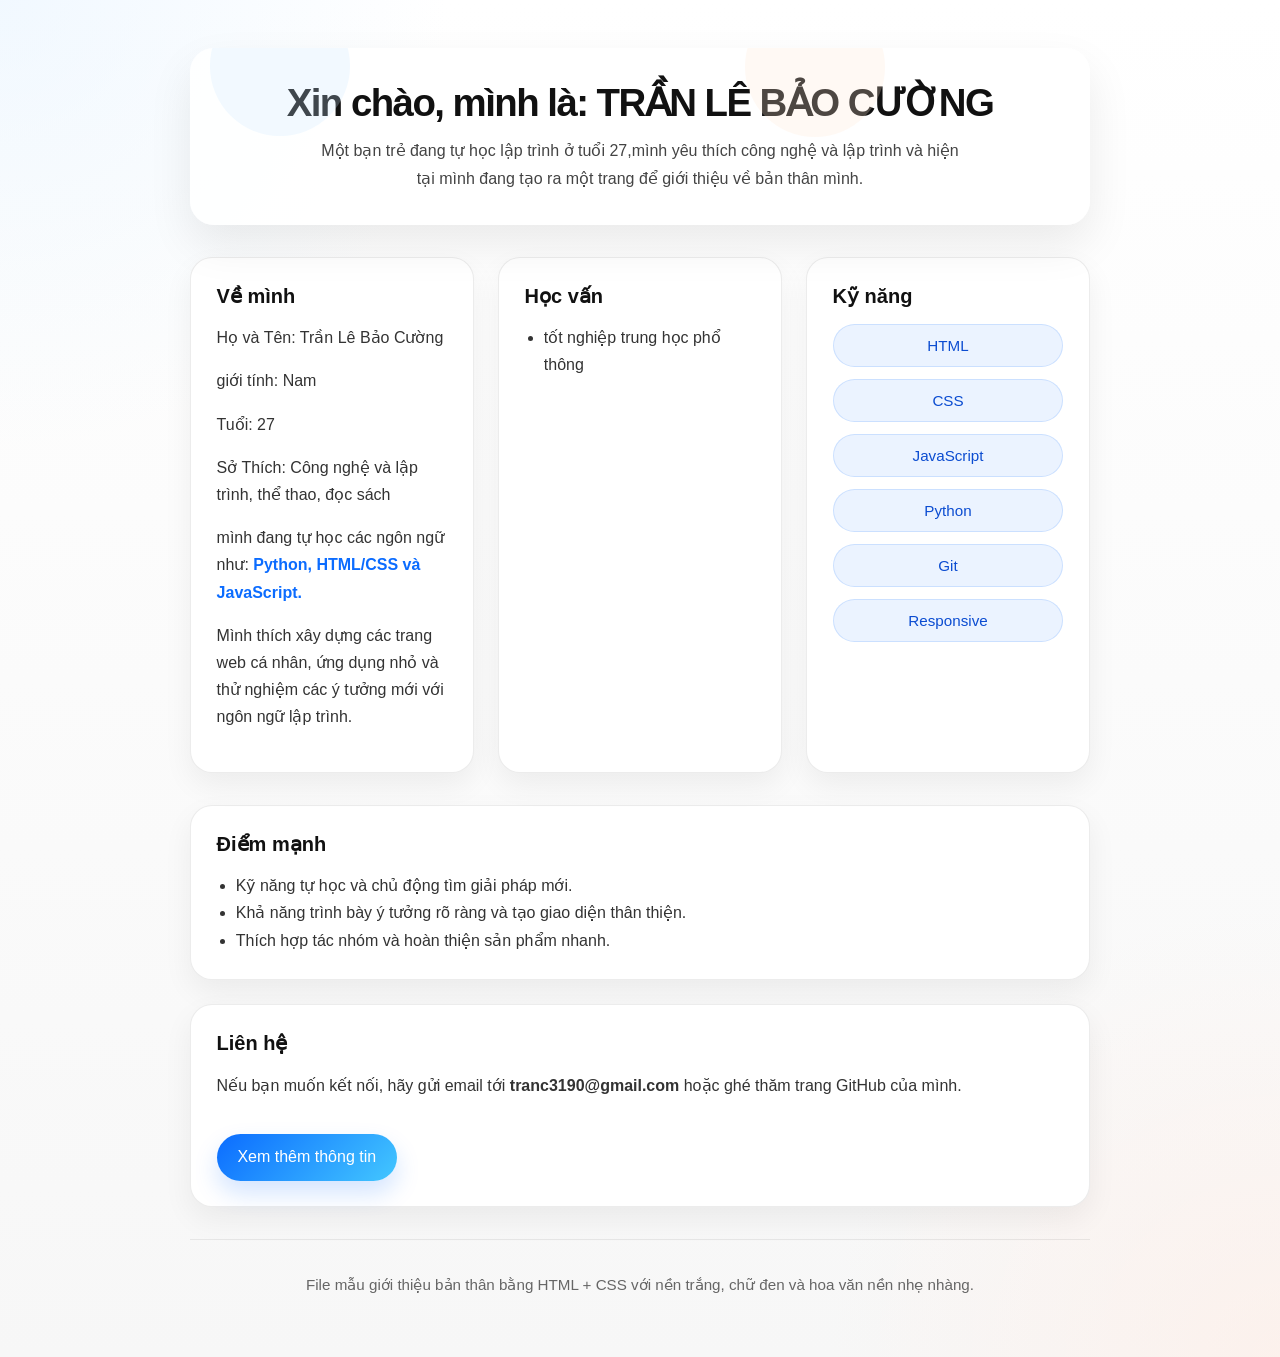
==== tuhocHTMl/gioi-thieu.html @ 7b205348 "update" ====
<!DOCTYPE html>
<html lang="vi">
<head>
  <meta charset="UTF-8">
  <meta name="viewport" content="width=device-width, initial-scale=1.0">
  <title>Giới thiệu bản thân</title>
  <link rel="stylesheet" href="gioi-thieu.css">
</head>
<body>
  <div class="page-wrapper">
    <header>
      <h1>Xin chào, mình là: TRẦN LÊ BẢO CƯỜNG </h1>
      <p>Một bạn trẻ đang tự học lập trình ở tuổi 27,mình yêu thích công nghệ và lập trình và hiện tại mình đang tạo ra một trang để giới thiệu về bản thân mình.</p>
    </header>

    <div class="intro-grid">
      <section class="card">
        <h2>Về mình</h2>
        <p>Họ và Tên: Trần Lê Bảo Cường</p>
        <p>giới tính: Nam</p>
        <p>Tuổi: 27</p>
        <p>Sở Thích: Công nghệ và lập trình, thể thao, đọc sách</p>
        <p>mình đang tự học các ngôn ngữ như: 
            <span class="highlight">Python, HTML/CSS và JavaScript.</p> 
        <p>Mình thích xây dựng các trang web cá nhân, ứng dụng nhỏ
             và thử nghiệm các ý tưởng mới với ngôn ngữ lập trình.</p>
      </section>

      <section class="card">
        <h2>Học vấn</h2>
        <ul>
          <li>tốt nghiệp trung học phổ thông</li>
        </ul>
      </section>

      <section class="card">
        <h2>Kỹ năng</h2>
        <div class="skills">
          <span class="skill-item">HTML</span>
          <span class="skill-item">CSS</span>
          <span class="skill-item">JavaScript</span>
          <span class="skill-item">Python</span>
          <span class="skill-item">Git</span>
          <span class="skill-item">Responsive</span>
        </div>
      </section>
    </div>

    <section class="card">
      <h2>Điểm mạnh</h2>
      <ul>
        <li>Kỹ năng tự học và chủ động tìm giải pháp mới.</li>
        <li>Khả năng trình bày ý tưởng rõ ràng và tạo giao diện thân thiện.</li>
        <li>Thích hợp tác nhóm và hoàn thiện sản phẩm nhanh.</li>
      </ul>
    </section>

    <section class="card" style="margin-top: 1.5rem;">
      <h2>Liên hệ</h2>
      <p>Nếu bạn muốn kết nối, hãy gửi email tới <strong>tranc3190@gmail.com</strong> hoặc ghé thăm trang GitHub của mình.</p>
      <button class="action-button" id="toggleInfoBtn">Xem thêm thông tin</button>
      <div class="info-box" id="extraInfo">
        <p><strong>Cảm hứng:</strong> Mình luôn mong muốn học hỏi mỗi ngày và tạo ra sản phẩm nhỏ có thể giúp cuộc sống trở nên thú vị hơn.</p>
        <p><strong>Mục tiêu tiếp theo:</strong> tạo ra các dự án web tương tác và tự động hóa lặp lại với JavaScript.</p>
      </div>
    </section>

    <footer>
      <p>File mẫu giới thiệu bản thân bằng HTML + CSS với nền trắng, chữ đen và hoa văn nền nhẹ nhàng.</p>
    </footer>
  </div>
  <script src="gioi-thieu.js"></script>
</body>
</html>
---- tuhocHTMl/gioi-thieu.css ----
:root {
  color-scheme: light;
  color: #111;
  background: #ffffff;
  font-family: "Segoe UI", Tahoma, Geneva, Verdana, sans-serif;
}

body {
  margin: 0;
  min-height: 100vh;
  background: radial-gradient(circle at top left, rgba(232, 244, 255, 0.6), transparent 24%),
              radial-gradient(circle at bottom right, rgba(255, 237, 229, 0.6), transparent 24%),
              linear-gradient(180deg, #ffffff 0%, #f7f7f7 100%);
  color: #111;
}

.page-wrapper {
  max-width: 900px;
  margin: 0 auto;
  padding: 3rem 1.5rem;
}

header {
  text-align: center;
  padding: 2rem 1rem;
  margin-bottom: 2rem;
  border-radius: 24px;
  background: rgba(255, 255, 255, 0.9);
  box-shadow: 0 20px 45px rgba(17, 17, 17, 0.08);
  position: relative;
  overflow: hidden;
}

header::before,
header::after {
  content: "";
  position: absolute;
  width: 140px;
  height: 140px;
  border-radius: 50%;
  opacity: 0.25;
  transform: translate(-50%, -50%);
}

header::before {
  background: #cbe7ff;
  top: 10%;
  left: 10%;
}

header::after {
  background: #ffe5d4;
  bottom: 10%;
  right: 15%;
}

header h1 {
  margin: 0;
  font-size: clamp(2rem, 3vw, 3.2rem);
  letter-spacing: -0.04em;
}

header p {
  margin: 0.75rem auto 0;
  max-width: 640px;
  color: #444;
  line-height: 1.75;
}

.intro-grid {
  display: grid;
  gap: 1.5rem;
  grid-template-columns: repeat(auto-fit, minmax(260px, 1fr));
  margin-bottom: 2rem;
}

.card {
  background: #ffffff;
  border: 1px solid rgba(17, 17, 17, 0.08);
  border-radius: 22px;
  padding: 1.6rem;
  box-shadow: 0 12px 30px rgba(17, 17, 17, 0.06);
}

.card h2 {
  margin-top: 0;
  font-size: 1.25rem;
  color: #111;
}

.card p,
.card li {
  color: #333;
  line-height: 1.7;
}

.card ul {
  padding-left: 1.2rem;
  margin: 0.75rem 0 0;
}

.highlight {
  color: #0b6cff;
  font-weight: 600;
}

.skills {
  display: grid;
  gap: 0.75rem;
  grid-template-columns: repeat(auto-fit, minmax(130px, 1fr));
  margin-top: 1rem;
}

.skill-item {
  background: rgba(11, 108, 255, 0.08);
  border-radius: 999px;
  padding: 0.75rem 1rem;
  color: #0b4cd1;
  font-size: 0.95rem;
  text-align: center;
  border: 1px solid rgba(11, 108, 255, 0.14);
}

.action-button {
  display: inline-flex;
  align-items: center;
  justify-content: center;
  gap: 0.5rem;
  padding: 0.9rem 1.3rem;
  margin-top: 1.2rem;
  border: none;
  border-radius: 999px;
  background: linear-gradient(135deg, #0b6cff, #43c7ff);
  color: #fff;
  font-size: 1rem;
  cursor: pointer;
  transition: transform 0.2s ease, box-shadow 0.2s ease;
  box-shadow: 0 12px 25px rgba(11, 108, 255, 0.18);
}

.action-button:hover {
  transform: translateY(-2px);
  box-shadow: 0 16px 30px rgba(11, 108, 255, 0.24);
}

.info-box {
  background: rgba(11, 108, 255, 0.08);
  border: 1px solid rgba(11, 108, 255, 0.16);
  border-radius: 20px;
  padding: 1.3rem;
  margin-top: 1.5rem;
  color: #0b3e75;
  display: none;
}

footer {
  text-align: center;
  margin-top: 2rem;
  padding-top: 1.25rem;
  color: #666;
  font-size: 0.95rem;
  border-top: 1px solid rgba(17, 17, 17, 0.08);
}

@media (max-width: 560px) {
  .page-wrapper {
    padding: 2rem 1rem;
  }

  header {
    padding: 1.8rem 1rem;
  }
}
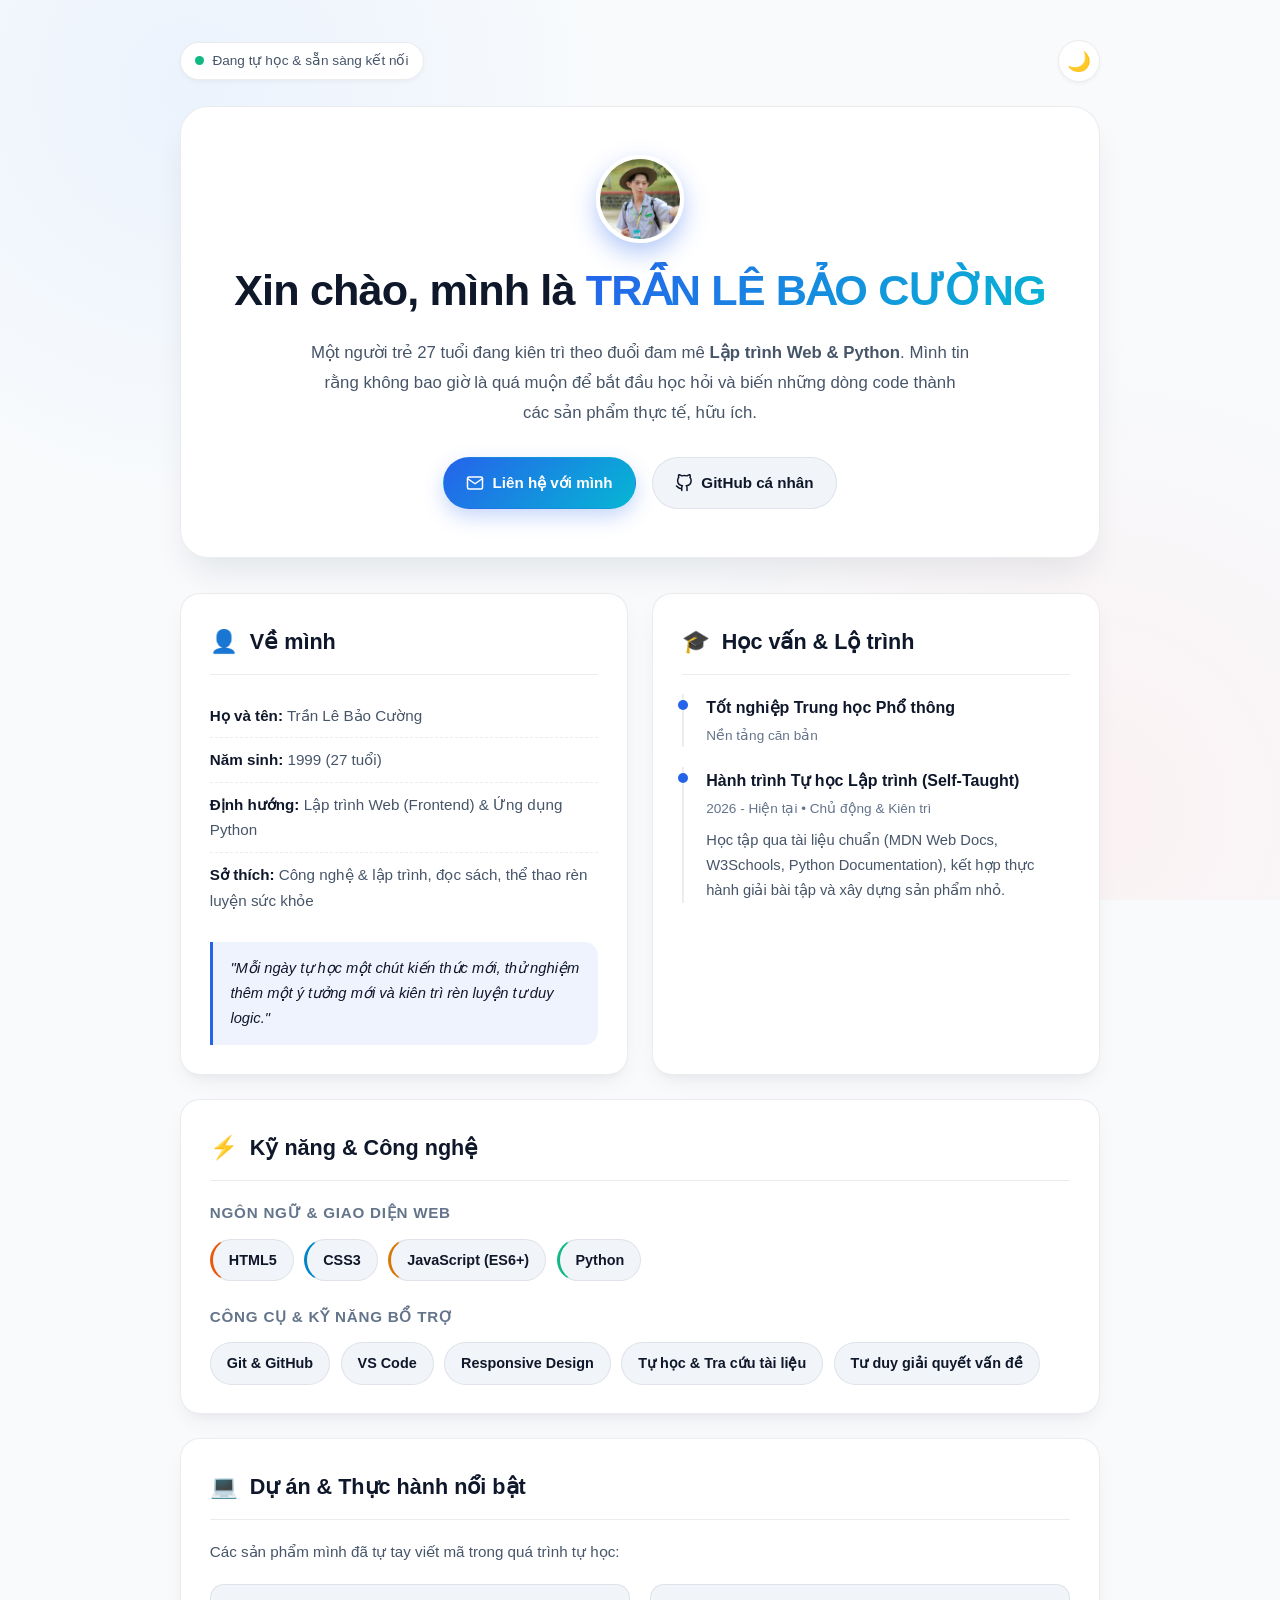
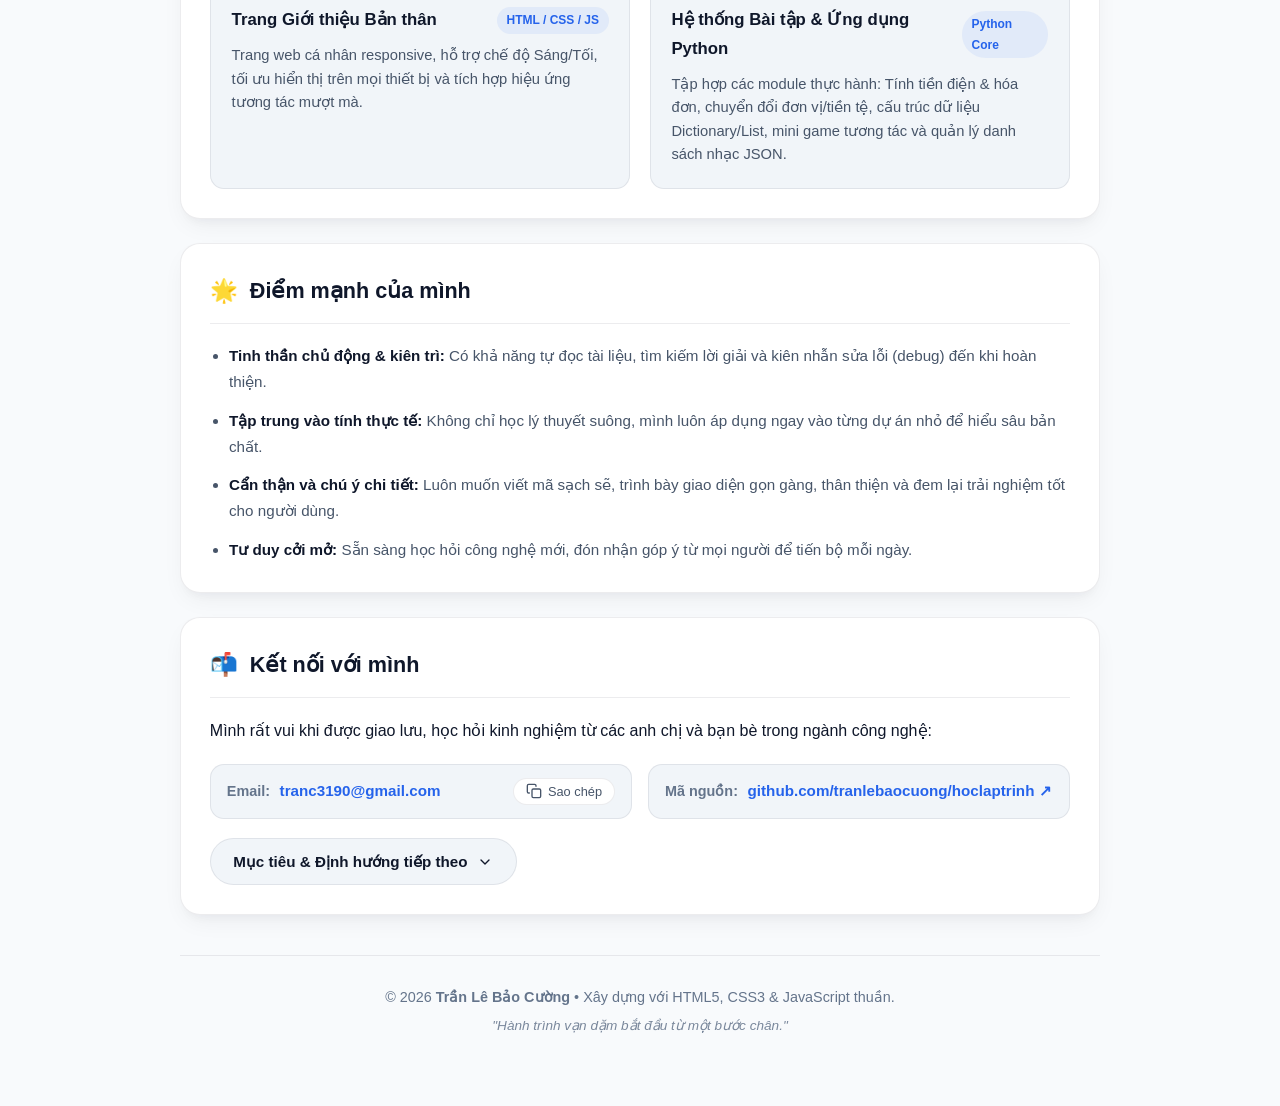
==== commit c761a5dd: "moi nhat" ====
--- a/tuhocHTMl/gioi-thieu.html
+++ b/tuhocHTMl/gioi-thieu.html
@@ -3,72 +3,222 @@
 <head>
   <meta charset="UTF-8">
   <meta name="viewport" content="width=device-width, initial-scale=1.0">
-  <title>Giới thiệu bản thân</title>
+  <title>Trần Lê Bảo Cường | Giới thiệu bản thân & Hành trình Tự học Lập trình</title>
+  <meta name="description" content="Trang giới thiệu bản thân của Trần Lê Bảo Cường - Người tự học lập trình web & Python ở tuổi 27. Chia sẻ hành trình, kỹ năng và các dự án thực tế.">
   <link rel="stylesheet" href="gioi-thieu.css">
 </head>
 <body>
   <div class="page-wrapper">
-    <header>
-      <h1>Xin chào, mình là: TRẦN LÊ BẢO CƯỜNG </h1>
-      <p>Một bạn trẻ đang tự học lập trình ở tuổi 27,mình yêu thích công nghệ và lập trình và hiện tại mình đang tạo ra một trang để giới thiệu về bản thân mình.</p>
+    <!-- Nút đổi giao diện Sáng / Tối -->
+    <div class="top-bar">
+      <div class="badge-status">
+        <span class="status-dot"></span>
+        <span class="status-text">Đang tự học &amp; sẵn sàng kết nối</span>
+      </div>
+      <button class="theme-toggle" id="themeToggle" aria-label="Chuyển đổi giao diện sáng/tối" title="Chuyển chế độ Sáng / Tối">
+        <span class="theme-icon" id="themeIcon">🌙</span>
+      </button>
+    </div>
+
+    <!-- Header chính -->
+    <header class="hero-header">
+      <div class="avatar-container">
+        <img src="avatar.jpg" alt="Trần Lê Bảo Cường" class="avatar-img">
+      </div>
+      <h1 id="greetingHeading">
+        <span class="greeting-prefix">Xin chào,</span> mình là <span class="author-name">TRẦN LÊ BẢO CƯỜNG</span>
+      </h1>
+      <p class="hero-subtitle">
+        Một người trẻ 27 tuổi đang kiên trì theo đuổi đam mê <strong>Lập trình Web &amp; Python</strong>. Mình tin rằng không bao giờ là quá muộn để bắt đầu học hỏi và biến những dòng code thành các sản phẩm thực tế, hữu ích.
+      </p>
+      
+      <div class="header-actions">
+        <a href="#contact" class="btn btn-primary">
+          <svg width="18" height="18" viewBox="0 0 24 24" fill="none" stroke="currentColor" stroke-width="2" stroke-linecap="round" stroke-linejoin="round"><path d="M4 4h16c1.1 0 2 .9 2 2v12c0 1.1-.9 2-2 2H4c-1.1 0-2-.9-2-2V6c0-1.1.9-2 2-2z"></path><polyline points="22,6 12,13 2,6"></polyline></svg>
+          Liên hệ với mình
+        </a>
+        <a href="https://github.com/tranlebaocuong/hoclaptrinh" target="_blank" rel="noopener noreferrer" class="btn btn-outline">
+          <svg width="18" height="18" viewBox="0 0 24 24" fill="none" stroke="currentColor" stroke-width="2" stroke-linecap="round" stroke-linejoin="round"><path d="M9 19c-5 1.5-5-2.5-7-3m14 6v-3.87a3.37 3.37 0 0 0-.94-2.61c3.14-.35 6.44-1.54 6.44-7A5.44 5.44 0 0 0 20 4.77 5.07 5.07 0 0 0 19.91 1S18.73.65 16 2.48a13.38 13.38 0 0 0-7 0C6.27.65 5.09 1 5.09 1A5.07 5.07 0 0 0 5 4.77a5.44 5.44 0 0 0-1.5 3.78c0 5.42 3.3 6.61 6.44 7A3.37 3.37 0 0 0 9 18.13V22"></path></svg>
+          GitHub cá nhân
+        </a>
+      </div>
     </header>
 
-    <div class="intro-grid">
-      <section class="card">
-        <h2>Về mình</h2>
-        <p>Họ và Tên: Trần Lê Bảo Cường</p>
-        <p>giới tính: Nam</p>
-        <p>Tuổi: 27</p>
-        <p>Sở Thích: Công nghệ và lập trình, thể thao, đọc sách</p>
-        <p>mình đang tự học các ngôn ngữ như: 
-            <span class="highlight">Python, HTML/CSS và JavaScript.</p> 
-        <p>Mình thích xây dựng các trang web cá nhân, ứng dụng nhỏ
-             và thử nghiệm các ý tưởng mới với ngôn ngữ lập trình.</p>
-      </section>
-
-      <section class="card">
-        <h2>Học vấn</h2>
-        <ul>
-          <li>tốt nghiệp trung học phổ thông</li>
+    <!-- Nội dung chính -->
+    <main>
+      <div class="intro-grid">
+        <!-- Về mình -->
+        <section class="card card-profile">
+          <div class="card-header">
+            <span class="card-icon">👤</span>
+            <h2>Về mình</h2>
+          </div>
+          <ul class="info-list">
+            <li><strong>Họ và tên:</strong> Trần Lê Bảo Cường</li>
+            <li><strong>Năm sinh:</strong> 1999 (27 tuổi)</li>
+            <li><strong>Định hướng:</strong> Lập trình Web (Frontend) &amp; Ứng dụng Python</li>
+            <li><strong>Sở thích:</strong> Công nghệ &amp; lập trình, đọc sách, thể thao rèn luyện sức khỏe</li>
+          </ul>
+          <p class="profile-quote">
+            "Mỗi ngày tự học một chút kiến thức mới, thử nghiệm thêm một ý tưởng mới và kiên trì rèn luyện tư duy logic."
+          </p>
+        </section>
+
+        <!-- Học vấn & Lộ trình -->
+        <section class="card card-education">
+          <div class="card-header">
+            <span class="card-icon">🎓</span>
+            <h2>Học vấn &amp; Lộ trình</h2>
+          </div>
+          <div class="timeline-item">
+            <h4>Tốt nghiệp Trung học Phổ thông</h4>
+            <p class="timeline-meta">Nền tảng căn bản</p>
+          </div>
+          <div class="timeline-item">
+            <h4>Hành trình Tự học Lập trình (Self-Taught)</h4>
+            <p class="timeline-meta">2026 - Hiện tại • Chủ động &amp; Kiên trì</p>
+            <p>Học tập qua tài liệu chuẩn (MDN Web Docs, W3Schools, Python Documentation), kết hợp thực hành giải bài tập và xây dựng sản phẩm nhỏ.</p>
+          </div>
+        </section>
+      </div>
+
+      <!-- Kỹ năng -->
+      <section class="card skills-card">
+        <div class="card-header">
+          <span class="card-icon">⚡</span>
+          <h2>Kỹ năng &amp; Công nghệ</h2>
+        </div>
+        
+        <div class="skills-group">
+          <h3 class="skills-category-title">Ngôn ngữ &amp; Giao diện Web</h3>
+          <div class="skills">
+            <span class="skill-item skill-html" title="Xây dựng cấu trúc web chuẩn Semantic">HTML5</span>
+            <span class="skill-item skill-css" title="Tạo kiểu, bố cục Flexbox/Grid và Responsive">CSS3</span>
+            <span class="skill-item skill-js" title="Xử lý tương tác giao diện và sự kiện DOM">JavaScript (ES6+)</span>
+            <span class="skill-item skill-python" title="Xử lý dữ liệu, logic giải thuật và ứng dụng">Python</span>
+          </div>
+        </div>
+
+        <div class="skills-group">
+          <h3 class="skills-category-title">Công cụ &amp; Kỹ năng bổ trợ</h3>
+          <div class="skills">
+            <span class="skill-item">Git &amp; GitHub</span>
+            <span class="skill-item">VS Code</span>
+            <span class="skill-item">Responsive Design</span>
+            <span class="skill-item">Tự học &amp; Tra cứu tài liệu</span>
+            <span class="skill-item">Tư duy giải quyết vấn đề</span>
+          </div>
+        </div>
+      </section>
+
+      <!-- Các dự án & Bài tập thực hành tiêu biểu -->
+      <section class="card projects-card">
+        <div class="card-header">
+          <span class="card-icon">💻</span>
+          <h2>Dự án &amp; Thực hành nổi bật</h2>
+        </div>
+        <p class="section-desc">Các sản phẩm mình đã tự tay viết mã trong quá trình tự học:</p>
+        
+        <div class="projects-grid">
+          <article class="project-box">
+            <div class="project-title-row">
+              <h3>Trang Giới thiệu Bản thân</h3>
+              <span class="project-tag">HTML / CSS / JS</span>
+            </div>
+            <p>Trang web cá nhân responsive, hỗ trợ chế độ Sáng/Tối, tối ưu hiển thị trên mọi thiết bị và tích hợp hiệu ứng tương tác mượt mà.</p>
+          </article>
+
+          <article class="project-box">
+            <div class="project-title-row">
+              <h3>Hệ thống Bài tập &amp; Ứng dụng Python</h3>
+              <span class="project-tag">Python Core</span>
+            </div>
+            <p>Tập hợp các module thực hành: Tính tiền điện &amp; hóa đơn, chuyển đổi đơn vị/tiền tệ, cấu trúc dữ liệu Dictionary/List, mini game tương tác và quản lý danh sách nhạc JSON.</p>
+          </article>
+        </div>
+      </section>
+
+      <!-- Điểm mạnh -->
+      <section class="card strengths-card">
+        <div class="card-header">
+          <span class="card-icon">🌟</span>
+          <h2>Điểm mạnh của mình</h2>
+        </div>
+        <ul class="strengths-list">
+          <li>
+            <strong>Tinh thần chủ động &amp; kiên trì:</strong> Có khả năng tự đọc tài liệu, tìm kiếm lời giải và kiên nhẫn sửa lỗi (debug) đến khi hoàn thiện.
+          </li>
+          <li>
+            <strong>Tập trung vào tính thực tế:</strong> Không chỉ học lý thuyết suông, mình luôn áp dụng ngay vào từng dự án nhỏ để hiểu sâu bản chất.
+          </li>
+          <li>
+            <strong>Cẩn thận và chú ý chi tiết:</strong> Luôn muốn viết mã sạch sẽ, trình bày giao diện gọn gàng, thân thiện và đem lại trải nghiệm tốt cho người dùng.
+          </li>
+          <li>
+            <strong>Tư duy cởi mở:</strong> Sẵn sàng học hỏi công nghệ mới, đón nhận góp ý từ mọi người để tiến bộ mỗi ngày.
+          </li>
         </ul>
       </section>
 
-      <section class="card">
-        <h2>Kỹ năng</h2>
-        <div class="skills">
-          <span class="skill-item">HTML</span>
-          <span class="skill-item">CSS</span>
-          <span class="skill-item">JavaScript</span>
-          <span class="skill-item">Python</span>
-          <span class="skill-item">Git</span>
-          <span class="skill-item">Responsive</span>
-        </div>
-      </section>
-    </div>
-
-    <section class="card">
-      <h2>Điểm mạnh</h2>
-      <ul>
-        <li>Kỹ năng tự học và chủ động tìm giải pháp mới.</li>
-        <li>Khả năng trình bày ý tưởng rõ ràng và tạo giao diện thân thiện.</li>
-        <li>Thích hợp tác nhóm và hoàn thiện sản phẩm nhanh.</li>
-      </ul>
-    </section>
-
-    <section class="card" style="margin-top: 1.5rem;">
-      <h2>Liên hệ</h2>
-      <p>Nếu bạn muốn kết nối, hãy gửi email tới <strong>tranc3190@gmail.com</strong> hoặc ghé thăm trang GitHub của mình.</p>
-      <button class="action-button" id="toggleInfoBtn">Xem thêm thông tin</button>
-      <div class="info-box" id="extraInfo">
-        <p><strong>Cảm hứng:</strong> Mình luôn mong muốn học hỏi mỗi ngày và tạo ra sản phẩm nhỏ có thể giúp cuộc sống trở nên thú vị hơn.</p>
-        <p><strong>Mục tiêu tiếp theo:</strong> tạo ra các dự án web tương tác và tự động hóa lặp lại với JavaScript.</p>
-      </div>
-    </section>
-
+      <!-- Liên hệ -->
+      <section class="card contact-card" id="contact">
+        <div class="card-header">
+          <span class="card-icon">📬</span>
+          <h2>Kết nối với mình</h2>
+        </div>
+        <p>Mình rất vui khi được giao lưu, học hỏi kinh nghiệm từ các anh chị và bạn bè trong ngành công nghệ:</p>
+        
+        <div class="contact-methods">
+          <div class="contact-item">
+            <span class="contact-label">Email:</span>
+            <a href="mailto:tranc3190@gmail.com" class="contact-value" id="emailText">tranc3190@gmail.com</a>
+            <button class="copy-btn" id="copyEmailBtn" title="Sao chép địa chỉ email">
+              <svg width="16" height="16" viewBox="0 0 24 24" fill="none" stroke="currentColor" stroke-width="2" stroke-linecap="round" stroke-linejoin="round"><rect x="9" y="9" width="13" height="13" rx="2" ry="2"></rect><path d="M5 15H4a2 2 0 0 1-2-2V4a2 2 0 0 1 2-2h9a2 2 0 0 1 2 2v1"></path></svg>
+              <span>Sao chép</span>
+            </button>
+          </div>
+          <div class="contact-item">
+            <span class="contact-label">Mã nguồn:</span>
+            <a href="https://github.com/tranlebaocuong/hoclaptrinh" target="_blank" rel="noopener noreferrer" class="contact-link">
+              github.com/tranlebaocuong/hoclaptrinh ↗
+            </a>
+          </div>
+        </div>
+
+        <div class="contact-actions">
+          <button class="action-button" id="toggleInfoBtn" aria-expanded="false">
+            <span>Mục tiêu &amp; Định hướng tiếp theo</span>
+            <svg class="chevron-icon" width="16" height="16" viewBox="0 0 24 24" fill="none" stroke="currentColor" stroke-width="2" stroke-linecap="round" stroke-linejoin="round"><polyline points="6 9 12 15 18 9"></polyline></svg>
+          </button>
+        </div>
+
+        <div class="info-box" id="extraInfo" aria-hidden="true">
+          <div class="info-content-block">
+            <h4>🎯 Mục tiêu ngắn hạn:</h4>
+            <p>Nắm vững JavaScript chuyên sâu, thành thạo xây dựng các giao diện web tương tác mượt mà và làm quen với một Framework hiện đại.</p>
+          </div>
+          <div class="info-content-block">
+            <h4>🚀 Mục tiêu dài hạn:</h4>
+            <p>Trở thành một lập trình viên có năng lực thực chiến vững vàng, có thể tự tay phát triển các sản phẩm web hoàn chỉnh từ giao diện đến xử lý dữ liệu backend.</p>
+          </div>
+          <div class="info-content-block">
+            <h4>💡 Triết lý làm việc:</h4>
+            <p>"Thành công là kết quả của sự chuẩn bị, làm việc chăm chỉ và không ngừng rút kinh nghiệm từ những lỗi sai."</p>
+          </div>
+        </div>
+      </section>
+    </main>
+
+    <!-- Footer -->
     <footer>
-      <p>File mẫu giới thiệu bản thân bằng HTML + CSS với nền trắng, chữ đen và hoa văn nền nhẹ nhàng.</p>
+      <p>© 2026 <strong>Trần Lê Bảo Cường</strong> • Xây dựng với HTML5, CSS3 &amp; JavaScript thuần.</p>
+      <p class="footer-note">"Hành trình vạn dặm bắt đầu từ một bước chân."</p>
     </footer>
   </div>
+
+  <!-- Thông báo Toast khi sao chép email -->
+  <div class="toast" id="toast" role="alert" aria-live="polite">Đã sao chép email vào bộ nhớ tạm!</div>
+
   <script src="gioi-thieu.js"></script>
 </body>
 </html>
--- a/tuhocHTMl/gioi-thieu.css
+++ b/tuhocHTMl/gioi-thieu.css
@@ -1,173 +1,733 @@
 :root {
-  color-scheme: light;
-  color: #111;
-  background: #ffffff;
-  font-family: "Segoe UI", Tahoma, Geneva, Verdana, sans-serif;
+  --font-main: -apple-system, BlinkMacSystemFont, "Segoe UI", Roboto, "Helvetica Neue", Arial, sans-serif;
+  
+  /* Light Theme */
+  --bg-page: #f8fafc;
+  --bg-gradient-1: rgba(219, 234, 254, 0.45);
+  --bg-gradient-2: rgba(254, 226, 226, 0.35);
+  --bg-card: #ffffff;
+  --bg-card-subtle: #f1f5f9;
+  
+  --text-main: #0f172a;
+  --text-secondary: #475569;
+  --text-muted: #64748b;
+  
+  --border-card: rgba(15, 23, 42, 0.08);
+  --border-focus: rgba(37, 99, 235, 0.3);
+  
+  --primary: #2563eb;
+  --primary-hover: #1d4ed8;
+  --primary-light: rgba(37, 99, 235, 0.08);
+  --primary-gradient: linear-gradient(135deg, #2563eb 0%, #06b6d4 100%);
+  
+  --shadow-sm: 0 2px 4px rgba(15, 23, 42, 0.04);
+  --shadow-md: 0 10px 25px -5px rgba(15, 23, 42, 0.06), 0 8px 10px -6px rgba(15, 23, 42, 0.04);
+  --shadow-lg: 0 20px 35px -8px rgba(15, 23, 42, 0.09);
+  
+  --radius-lg: 20px;
+  --radius-md: 14px;
+  --radius-full: 9999px;
+  --transition-normal: all 0.25s cubic-bezier(0.16, 1, 0.3, 1);
+}
+
+[data-theme="dark"] {
+  --bg-page: #0b0f19;
+  --bg-gradient-1: rgba(30, 58, 138, 0.25);
+  --bg-gradient-2: rgba(88, 28, 135, 0.2);
+  --bg-card: #131b2e;
+  --bg-card-subtle: #1a243c;
+  
+  --text-main: #f8fafc;
+  --text-secondary: #cbd5e1;
+  --text-muted: #94a3b8;
+  
+  --border-card: rgba(255, 255, 255, 0.08);
+  --border-focus: rgba(96, 165, 250, 0.4);
+  
+  --primary: #3b82f6;
+  --primary-hover: #60a5fa;
+  --primary-light: rgba(59, 130, 246, 0.15);
+  --primary-gradient: linear-gradient(135deg, #3b82f6 0%, #22d3ee 100%);
+  
+  --shadow-sm: 0 2px 4px rgba(0, 0, 0, 0.3);
+  --shadow-md: 0 12px 30px rgba(0, 0, 0, 0.4);
+  --shadow-lg: 0 22px 40px rgba(0, 0, 0, 0.55);
+}
+
+* {
+  box-sizing: border-box;
+}
+
+html {
+  scroll-behavior: smooth;
 }
 
 body {
   margin: 0;
+  padding: 0;
+  font-family: var(--font-main);
+  background-color: var(--bg-page);
+  background-image: 
+    radial-gradient(circle at 15% 10%, var(--bg-gradient-1), transparent 30%),
+    radial-gradient(circle at 85% 90%, var(--bg-gradient-2), transparent 35%);
+  background-attachment: fixed;
+  color: var(--text-main);
+  line-height: 1.7;
+  transition: background-color 0.3s ease, color 0.3s ease;
   min-height: 100vh;
-  background: radial-gradient(circle at top left, rgba(232, 244, 255, 0.6), transparent 24%),
-              radial-gradient(circle at bottom right, rgba(255, 237, 229, 0.6), transparent 24%),
-              linear-gradient(180deg, #ffffff 0%, #f7f7f7 100%);
-  color: #111;
-}
-
+}
+
+/* Page Wrapper */
 .page-wrapper {
-  max-width: 900px;
+  max-width: 960px;
   margin: 0 auto;
+  padding: 2.5rem 1.25rem 4rem;
+}
+
+/* Top bar (Status & Theme Switcher) */
+.top-bar {
+  display: flex;
+  justify-content: space-between;
+  align-items: center;
+  margin-bottom: 1.5rem;
+}
+
+.badge-status {
+  display: inline-flex;
+  align-items: center;
+  gap: 0.5rem;
+  background: var(--bg-card);
+  padding: 0.4rem 0.9rem;
+  border-radius: var(--radius-full);
+  border: 1px solid var(--border-card);
+  box-shadow: var(--shadow-sm);
+  font-size: 0.85rem;
+  font-weight: 500;
+  color: var(--text-secondary);
+}
+
+.status-dot {
+  width: 9px;
+  height: 9px;
+  background-color: #10b981;
+  border-radius: 50%;
+  box-shadow: 0 0 0 0 rgba(16, 185, 129, 0.7);
+  animation: pulse-dot 2s infinite;
+}
+
+@keyframes pulse-dot {
+  0% {
+    box-shadow: 0 0 0 0 rgba(16, 185, 129, 0.7);
+  }
+  70% {
+    box-shadow: 0 0 0 6px rgba(16, 185, 129, 0);
+  }
+  100% {
+    box-shadow: 0 0 0 0 rgba(16, 185, 129, 0);
+  }
+}
+
+.theme-toggle {
+  background: var(--bg-card);
+  border: 1px solid var(--border-card);
+  color: var(--text-main);
+  width: 42px;
+  height: 42px;
+  border-radius: 50%;
+  display: flex;
+  align-items: center;
+  justify-content: center;
+  cursor: pointer;
+  box-shadow: var(--shadow-sm);
+  transition: var(--transition-normal);
+  font-size: 1.2rem;
+}
+
+.theme-toggle:hover {
+  transform: translateY(-2px);
+  box-shadow: var(--shadow-md);
+  border-color: var(--border-focus);
+}
+
+/* Hero Header */
+.hero-header {
+  text-align: center;
   padding: 3rem 1.5rem;
-}
-
-header {
-  text-align: center;
-  padding: 2rem 1rem;
-  margin-bottom: 2rem;
-  border-radius: 24px;
-  background: rgba(255, 255, 255, 0.9);
-  box-shadow: 0 20px 45px rgba(17, 17, 17, 0.08);
+  margin-bottom: 2.2rem;
+  border-radius: 28px;
+  background: var(--bg-card);
+  border: 1px solid var(--border-card);
+  box-shadow: var(--shadow-lg);
   position: relative;
   overflow: hidden;
-}
-
-header::before,
-header::after {
-  content: "";
-  position: absolute;
-  width: 140px;
-  height: 140px;
+  backdrop-filter: blur(8px);
+}
+
+.avatar-container {
+  display: flex;
+  justify-content: center;
+  margin-bottom: 1.2rem;
+}
+
+.avatar-badge,
+.avatar-img {
+  width: 88px;
+  height: 88px;
   border-radius: 50%;
-  opacity: 0.25;
-  transform: translate(-50%, -50%);
-}
-
-header::before {
-  background: #cbe7ff;
-  top: 10%;
-  left: 10%;
-}
-
-header::after {
-  background: #ffe5d4;
-  bottom: 10%;
-  right: 15%;
-}
-
-header h1 {
-  margin: 0;
-  font-size: clamp(2rem, 3vw, 3.2rem);
-  letter-spacing: -0.04em;
-}
-
-header p {
-  margin: 0.75rem auto 0;
-  max-width: 640px;
-  color: #444;
-  line-height: 1.75;
-}
-
+  object-fit: cover;
+  object-position: 48% 18%;
+  box-shadow: 0 10px 25px rgba(37, 99, 235, 0.35);
+  border: 4px solid var(--bg-card);
+  transition: transform 0.3s cubic-bezier(0.16, 1, 0.3, 1);
+}
+
+.avatar-badge {
+  background: var(--primary-gradient);
+  color: #ffffff;
+  display: flex;
+  align-items: center;
+  justify-content: center;
+  font-size: 1.8rem;
+  font-weight: 700;
+  letter-spacing: 1px;
+}
+
+.avatar-img:hover {
+  transform: scale(1.08);
+}
+
+.hero-header h1 {
+  margin: 0;
+  font-size: clamp(1.8rem, 3.5vw, 2.7rem);
+  font-weight: 800;
+  letter-spacing: -0.02em;
+  color: var(--text-main);
+  line-height: 1.3;
+}
+
+.greeting-prefix {
+  display: inline-block;
+  transition: opacity 0.3s ease, transform 0.3s ease;
+}
+
+.author-name {
+  background: var(--primary-gradient);
+  -webkit-background-clip: text;
+  -webkit-text-fill-color: transparent;
+  display: inline-block;
+}
+
+.hero-subtitle {
+  margin: 1.2rem auto 1.8rem;
+  max-width: 660px;
+  color: var(--text-secondary);
+  font-size: 1.05rem;
+  line-height: 1.8;
+}
+
+.header-actions {
+  display: flex;
+  gap: 1rem;
+  justify-content: center;
+  flex-wrap: wrap;
+}
+
+.btn {
+  display: inline-flex;
+  align-items: center;
+  gap: 0.5rem;
+  padding: 0.75rem 1.4rem;
+  border-radius: var(--radius-full);
+  font-size: 0.95rem;
+  font-weight: 600;
+  text-decoration: none;
+  cursor: pointer;
+  transition: var(--transition-normal);
+  border: 1px solid transparent;
+}
+
+.btn-primary {
+  background: var(--primary-gradient);
+  color: #ffffff;
+  box-shadow: 0 8px 20px rgba(37, 99, 235, 0.25);
+}
+
+.btn-primary:hover {
+  transform: translateY(-2px);
+  box-shadow: 0 12px 26px rgba(37, 99, 235, 0.35);
+}
+
+.btn-outline {
+  background: var(--bg-card-subtle);
+  color: var(--text-main);
+  border-color: var(--border-card);
+}
+
+.btn-outline:hover {
+  background: var(--primary-light);
+  color: var(--primary);
+  border-color: var(--primary);
+  transform: translateY(-2px);
+}
+
+/* Card Styles */
+.card {
+  background: var(--bg-card);
+  border: 1px solid var(--border-card);
+  border-radius: var(--radius-lg);
+  padding: 1.8rem;
+  margin-bottom: 1.5rem;
+  box-shadow: var(--shadow-md);
+  transition: var(--transition-normal);
+}
+
+.card:hover {
+  border-color: var(--border-focus);
+  box-shadow: var(--shadow-lg);
+}
+
+.card-header {
+  display: flex;
+  align-items: center;
+  gap: 0.75rem;
+  margin-bottom: 1.2rem;
+  border-bottom: 1px solid var(--border-card);
+  padding-bottom: 0.8rem;
+}
+
+.card-icon {
+  font-size: 1.4rem;
+}
+
+.card h2 {
+  margin: 0;
+  font-size: 1.35rem;
+  font-weight: 700;
+  color: var(--text-main);
+}
+
+/* Intro Grid */
 .intro-grid {
   display: grid;
   gap: 1.5rem;
+  grid-template-columns: repeat(auto-fit, minmax(280px, 1fr));
+  margin-bottom: 1.5rem;
+}
+
+.intro-grid .card {
+  margin-bottom: 0;
+}
+
+/* Info List */
+.info-list {
+  list-style: none;
+  padding: 0;
+  margin: 0 0 1.2rem 0;
+}
+
+.info-list li {
+  padding: 0.55rem 0;
+  border-bottom: 1px dashed var(--border-card);
+  color: var(--text-secondary);
+  font-size: 0.95rem;
+}
+
+.info-list li:last-child {
+  border-bottom: none;
+}
+
+.info-list strong {
+  color: var(--text-main);
+  font-weight: 600;
+}
+
+.profile-quote {
+  margin: 0;
+  padding: 0.9rem 1.1rem;
+  background: var(--primary-light);
+  border-left: 3px solid var(--primary);
+  border-radius: 0 var(--radius-md) var(--radius-md) 0;
+  color: var(--text-main);
+  font-style: italic;
+  font-size: 0.92rem;
+}
+
+/* Timeline */
+.timeline-item {
+  position: relative;
+  padding-left: 1.4rem;
+  border-left: 2px solid var(--border-card);
+  margin-bottom: 1.2rem;
+}
+
+.timeline-item::before {
+  content: "";
+  position: absolute;
+  left: -6px;
+  top: 6px;
+  width: 10px;
+  height: 10px;
+  border-radius: 50%;
+  background: var(--primary);
+}
+
+.timeline-item:last-child {
+  margin-bottom: 0;
+}
+
+.timeline-item h4 {
+  margin: 0;
+  font-size: 1rem;
+  font-weight: 600;
+  color: var(--text-main);
+}
+
+.timeline-meta {
+  margin: 0.2rem 0 0.5rem;
+  font-size: 0.85rem;
+  color: var(--text-muted);
+}
+
+.timeline-item p:not(.timeline-meta) {
+  margin: 0;
+  font-size: 0.92rem;
+  color: var(--text-secondary);
+}
+
+/* Skills */
+.skills-group {
+  margin-bottom: 1.4rem;
+}
+
+.skills-group:last-child {
+  margin-bottom: 0;
+}
+
+.skills-category-title {
+  margin: 0 0 0.8rem 0;
+  font-size: 0.95rem;
+  text-transform: uppercase;
+  letter-spacing: 0.05em;
+  color: var(--text-muted);
+  font-weight: 600;
+}
+
+.skills {
+  display: flex;
+  flex-wrap: wrap;
+  gap: 0.65rem;
+}
+
+.skill-item {
+  background: var(--bg-card-subtle);
+  border: 1px solid var(--border-card);
+  border-radius: var(--radius-full);
+  padding: 0.5rem 1rem;
+  font-size: 0.9rem;
+  font-weight: 600;
+  color: var(--text-main);
+  transition: var(--transition-normal);
+  display: inline-flex;
+  align-items: center;
+}
+
+.skill-item:hover {
+  transform: translateY(-2px);
+  border-color: var(--primary);
+  color: var(--primary);
+  background: var(--primary-light);
+}
+
+.skill-html { border-left: 3px solid #ea580c; }
+.skill-css { border-left: 3px solid #0284c7; }
+.skill-js { border-left: 3px solid #d97706; }
+.skill-python { border-left: 3px solid #10b981; }
+
+/* Projects Grid */
+.section-desc {
+  margin: 0 0 1.2rem;
+  color: var(--text-secondary);
+  font-size: 0.95rem;
+}
+
+.projects-grid {
+  display: grid;
+  gap: 1.2rem;
+  grid-template-columns: repeat(auto-fit, minmax(280px, 1fr));
+}
+
+.project-box {
+  background: var(--bg-card-subtle);
+  border: 1px solid var(--border-card);
+  border-radius: var(--radius-md);
+  padding: 1.3rem;
+  transition: var(--transition-normal);
+}
+
+.project-box:hover {
+  transform: translateY(-3px);
+  border-color: var(--border-focus);
+}
+
+.project-title-row {
+  display: flex;
+  justify-content: space-between;
+  align-items: center;
+  gap: 0.5rem;
+  margin-bottom: 0.6rem;
+}
+
+.project-box h3 {
+  margin: 0;
+  font-size: 1.05rem;
+  font-weight: 700;
+  color: var(--text-main);
+}
+
+.project-tag {
+  font-size: 0.75rem;
+  font-weight: 700;
+  padding: 0.2rem 0.6rem;
+  border-radius: var(--radius-full);
+  background: var(--primary-light);
+  color: var(--primary);
+}
+
+.project-box p {
+  margin: 0;
+  font-size: 0.92rem;
+  color: var(--text-secondary);
+  line-height: 1.6;
+}
+
+/* Strengths List */
+.strengths-list {
+  padding-left: 1.2rem;
+  margin: 0;
+}
+
+.strengths-list li {
+  margin-bottom: 0.8rem;
+  color: var(--text-secondary);
+  font-size: 0.95rem;
+}
+
+.strengths-list li:last-child {
+  margin-bottom: 0;
+}
+
+.strengths-list strong {
+  color: var(--text-main);
+}
+
+/* Contact Section */
+.contact-methods {
+  display: grid;
+  gap: 1rem;
   grid-template-columns: repeat(auto-fit, minmax(260px, 1fr));
-  margin-bottom: 2rem;
-}
-
-.card {
-  background: #ffffff;
-  border: 1px solid rgba(17, 17, 17, 0.08);
-  border-radius: 22px;
-  padding: 1.6rem;
-  box-shadow: 0 12px 30px rgba(17, 17, 17, 0.06);
-}
-
-.card h2 {
-  margin-top: 0;
-  font-size: 1.25rem;
-  color: #111;
-}
-
-.card p,
-.card li {
-  color: #333;
-  line-height: 1.7;
-}
-
-.card ul {
-  padding-left: 1.2rem;
-  margin: 0.75rem 0 0;
-}
-
-.highlight {
-  color: #0b6cff;
+  margin: 1.2rem 0;
+}
+
+.contact-item {
+  display: flex;
+  align-items: center;
+  flex-wrap: wrap;
+  gap: 0.6rem;
+  background: var(--bg-card-subtle);
+  padding: 0.8rem 1rem;
+  border-radius: var(--radius-md);
+  border: 1px solid var(--border-card);
+}
+
+.contact-label {
   font-weight: 600;
-}
-
-.skills {
-  display: grid;
-  gap: 0.75rem;
-  grid-template-columns: repeat(auto-fit, minmax(130px, 1fr));
-  margin-top: 1rem;
-}
-
-.skill-item {
-  background: rgba(11, 108, 255, 0.08);
-  border-radius: 999px;
-  padding: 0.75rem 1rem;
-  color: #0b4cd1;
+  color: var(--text-muted);
+  font-size: 0.9rem;
+}
+
+.contact-value, .contact-link {
+  color: var(--primary);
+  text-decoration: none;
+  font-weight: 600;
   font-size: 0.95rem;
-  text-align: center;
-  border: 1px solid rgba(11, 108, 255, 0.14);
+}
+
+.contact-link:hover {
+  text-decoration: underline;
+}
+
+.copy-btn {
+  background: var(--bg-card);
+  border: 1px solid var(--border-card);
+  border-radius: var(--radius-full);
+  padding: 0.3rem 0.75rem;
+  font-size: 0.8rem;
+  color: var(--text-secondary);
+  cursor: pointer;
+  display: inline-flex;
+  align-items: center;
+  gap: 0.35rem;
+  transition: var(--transition-normal);
+  margin-left: auto;
+}
+
+.copy-btn:hover {
+  background: var(--primary);
+  color: #fff;
+  border-color: var(--primary);
+}
+
+.contact-actions {
+  margin-top: 1.2rem;
 }
 
 .action-button {
   display: inline-flex;
   align-items: center;
-  justify-content: center;
-  gap: 0.5rem;
-  padding: 0.9rem 1.3rem;
+  gap: 0.6rem;
+  padding: 0.85rem 1.4rem;
+  border: 1px solid var(--border-card);
+  border-radius: var(--radius-full);
+  background: var(--bg-card-subtle);
+  color: var(--text-main);
+  font-size: 0.95rem;
+  font-weight: 600;
+  cursor: pointer;
+  transition: var(--transition-normal);
+}
+
+.action-button:hover {
+  background: var(--primary-light);
+  color: var(--primary);
+  border-color: var(--primary);
+}
+
+.chevron-icon {
+  transition: transform 0.25s ease;
+}
+
+.action-button[aria-expanded="true"] .chevron-icon {
+  transform: rotate(180deg);
+}
+
+/* Extra Info Box */
+.info-box {
+  background: var(--bg-card-subtle);
+  border: 1px solid var(--border-card);
+  border-radius: var(--radius-md);
+  padding: 1.4rem;
   margin-top: 1.2rem;
-  border: none;
-  border-radius: 999px;
-  background: linear-gradient(135deg, #0b6cff, #43c7ff);
-  color: #fff;
-  font-size: 1rem;
-  cursor: pointer;
-  transition: transform 0.2s ease, box-shadow 0.2s ease;
-  box-shadow: 0 12px 25px rgba(11, 108, 255, 0.18);
-}
-
-.action-button:hover {
-  transform: translateY(-2px);
-  box-shadow: 0 16px 30px rgba(11, 108, 255, 0.24);
-}
-
-.info-box {
-  background: rgba(11, 108, 255, 0.08);
-  border: 1px solid rgba(11, 108, 255, 0.16);
-  border-radius: 20px;
-  padding: 1.3rem;
-  margin-top: 1.5rem;
-  color: #0b3e75;
   display: none;
 }
 
+.info-box.is-open {
+  display: block;
+  animation: slideDown 0.3s cubic-bezier(0.16, 1, 0.3, 1);
+}
+
+@keyframes slideDown {
+  from {
+    opacity: 0;
+    transform: translateY(-10px);
+  }
+  to {
+    opacity: 1;
+    transform: translateY(0);
+  }
+}
+
+.info-content-block {
+  margin-bottom: 1rem;
+}
+
+.info-content-block:last-child {
+  margin-bottom: 0;
+}
+
+.info-content-block h4 {
+  margin: 0 0 0.3rem 0;
+  font-size: 0.95rem;
+  color: var(--primary);
+}
+
+.info-content-block p {
+  margin: 0;
+  font-size: 0.92rem;
+  color: var(--text-secondary);
+}
+
+/* Footer */
 footer {
   text-align: center;
-  margin-top: 2rem;
-  padding-top: 1.25rem;
-  color: #666;
-  font-size: 0.95rem;
-  border-top: 1px solid rgba(17, 17, 17, 0.08);
-}
-
-@media (max-width: 560px) {
+  margin-top: 2.5rem;
+  padding-top: 1.5rem;
+  border-top: 1px solid var(--border-card);
+  color: var(--text-muted);
+  font-size: 0.9rem;
+}
+
+footer p {
+  margin: 0.3rem 0;
+}
+
+.footer-note {
+  font-style: italic;
+  font-size: 0.85rem;
+  opacity: 0.85;
+}
+
+/* Toast Message */
+.toast {
+  position: fixed;
+  bottom: 2rem;
+  right: 2rem;
+  background: #1e293b;
+  color: #f8fafc;
+  padding: 0.8rem 1.4rem;
+  border-radius: var(--radius-full);
+  box-shadow: 0 10px 30px rgba(0, 0, 0, 0.25);
+  font-size: 0.9rem;
+  font-weight: 500;
+  z-index: 1000;
+  opacity: 0;
+  transform: translateY(20px);
+  pointer-events: none;
+  transition: opacity 0.3s ease, transform 0.3s ease;
+}
+
+.toast.show {
+  opacity: 1;
+  transform: translateY(0);
+}
+
+/* Responsive adjustments */
+@media (max-width: 640px) {
   .page-wrapper {
-    padding: 2rem 1rem;
-  }
-
-  header {
-    padding: 1.8rem 1rem;
-  }
-}
+    padding: 1.5rem 1rem 3rem;
+  }
+
+  .hero-header {
+    padding: 2.2rem 1.2rem;
+    border-radius: 20px;
+  }
+
+  .header-actions {
+    flex-direction: column;
+  }
+
+  .btn {
+    width: 100%;
+    justify-content: center;
+  }
+
+  .card {
+    padding: 1.4rem 1.2rem;
+  }
+
+  .toast {
+    right: 1rem;
+    left: 1rem;
+    text-align: center;
+    bottom: 1.5rem;
+  }
+}
